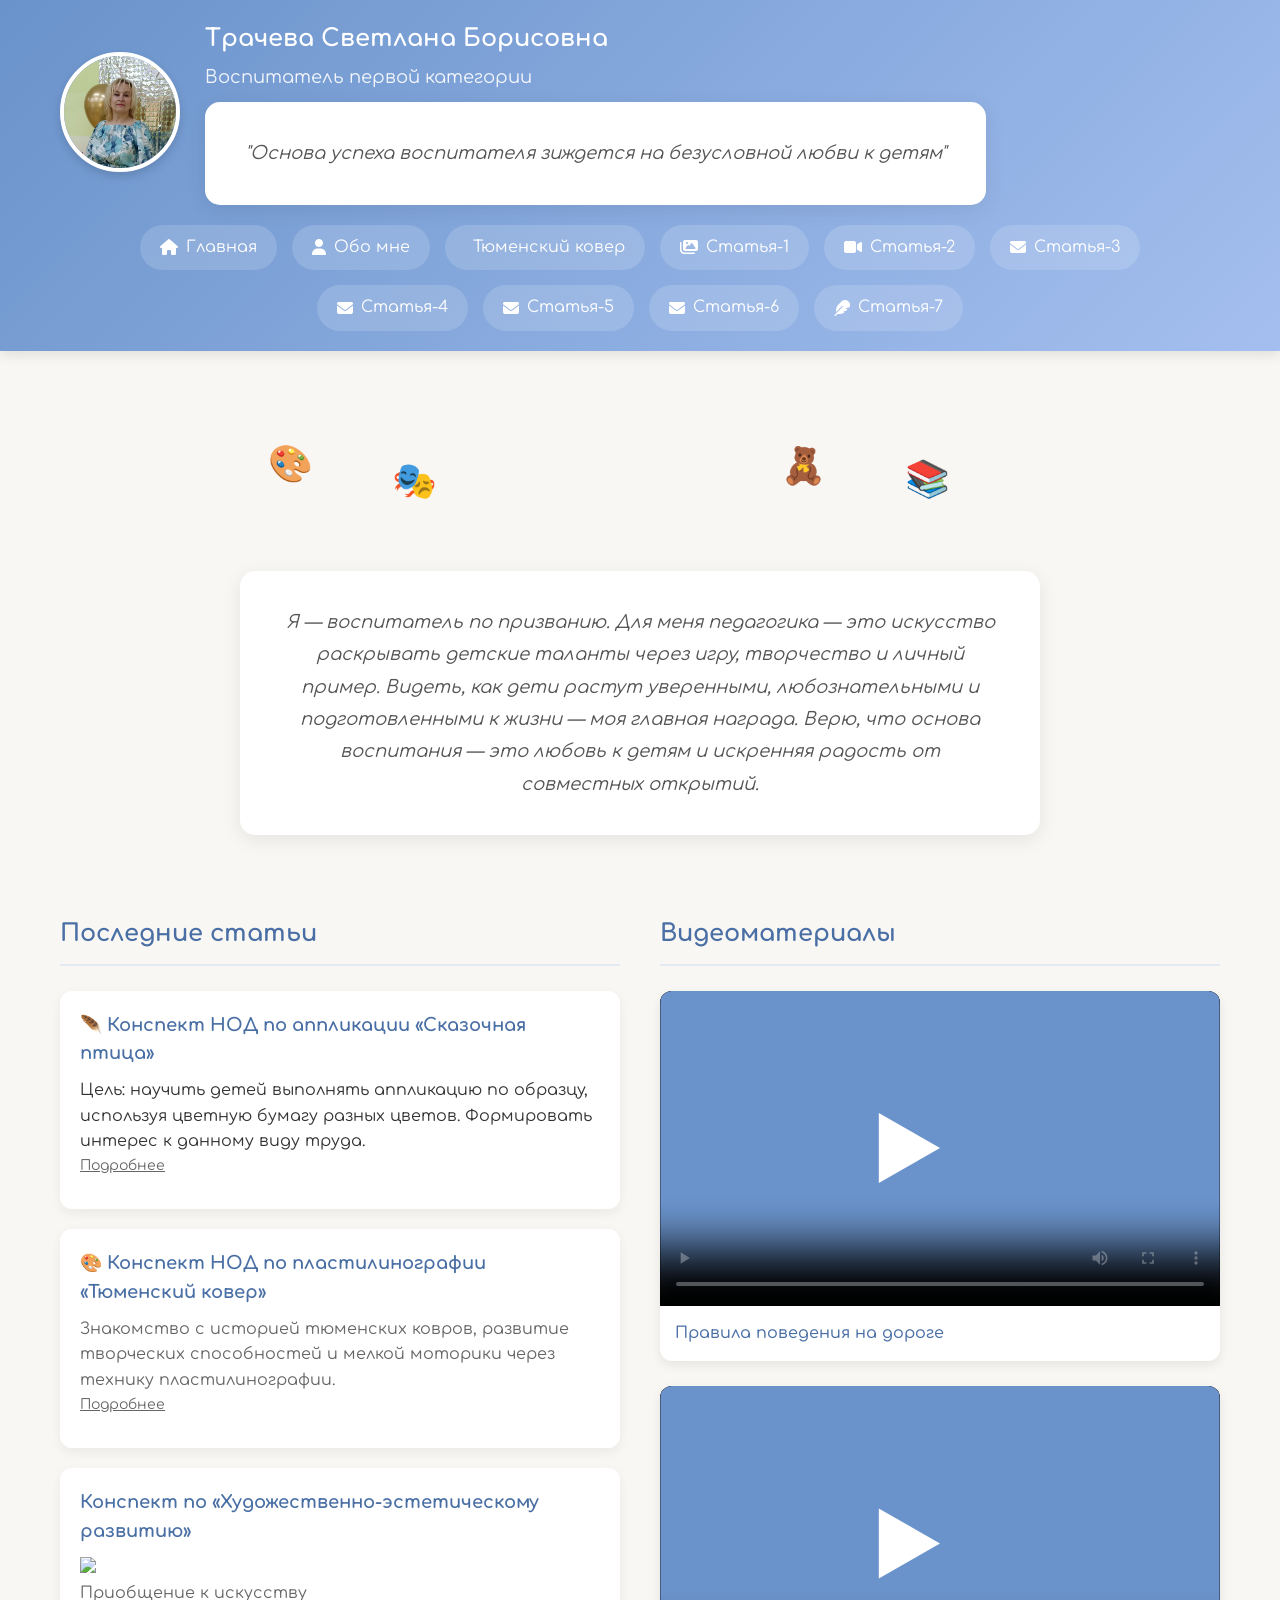
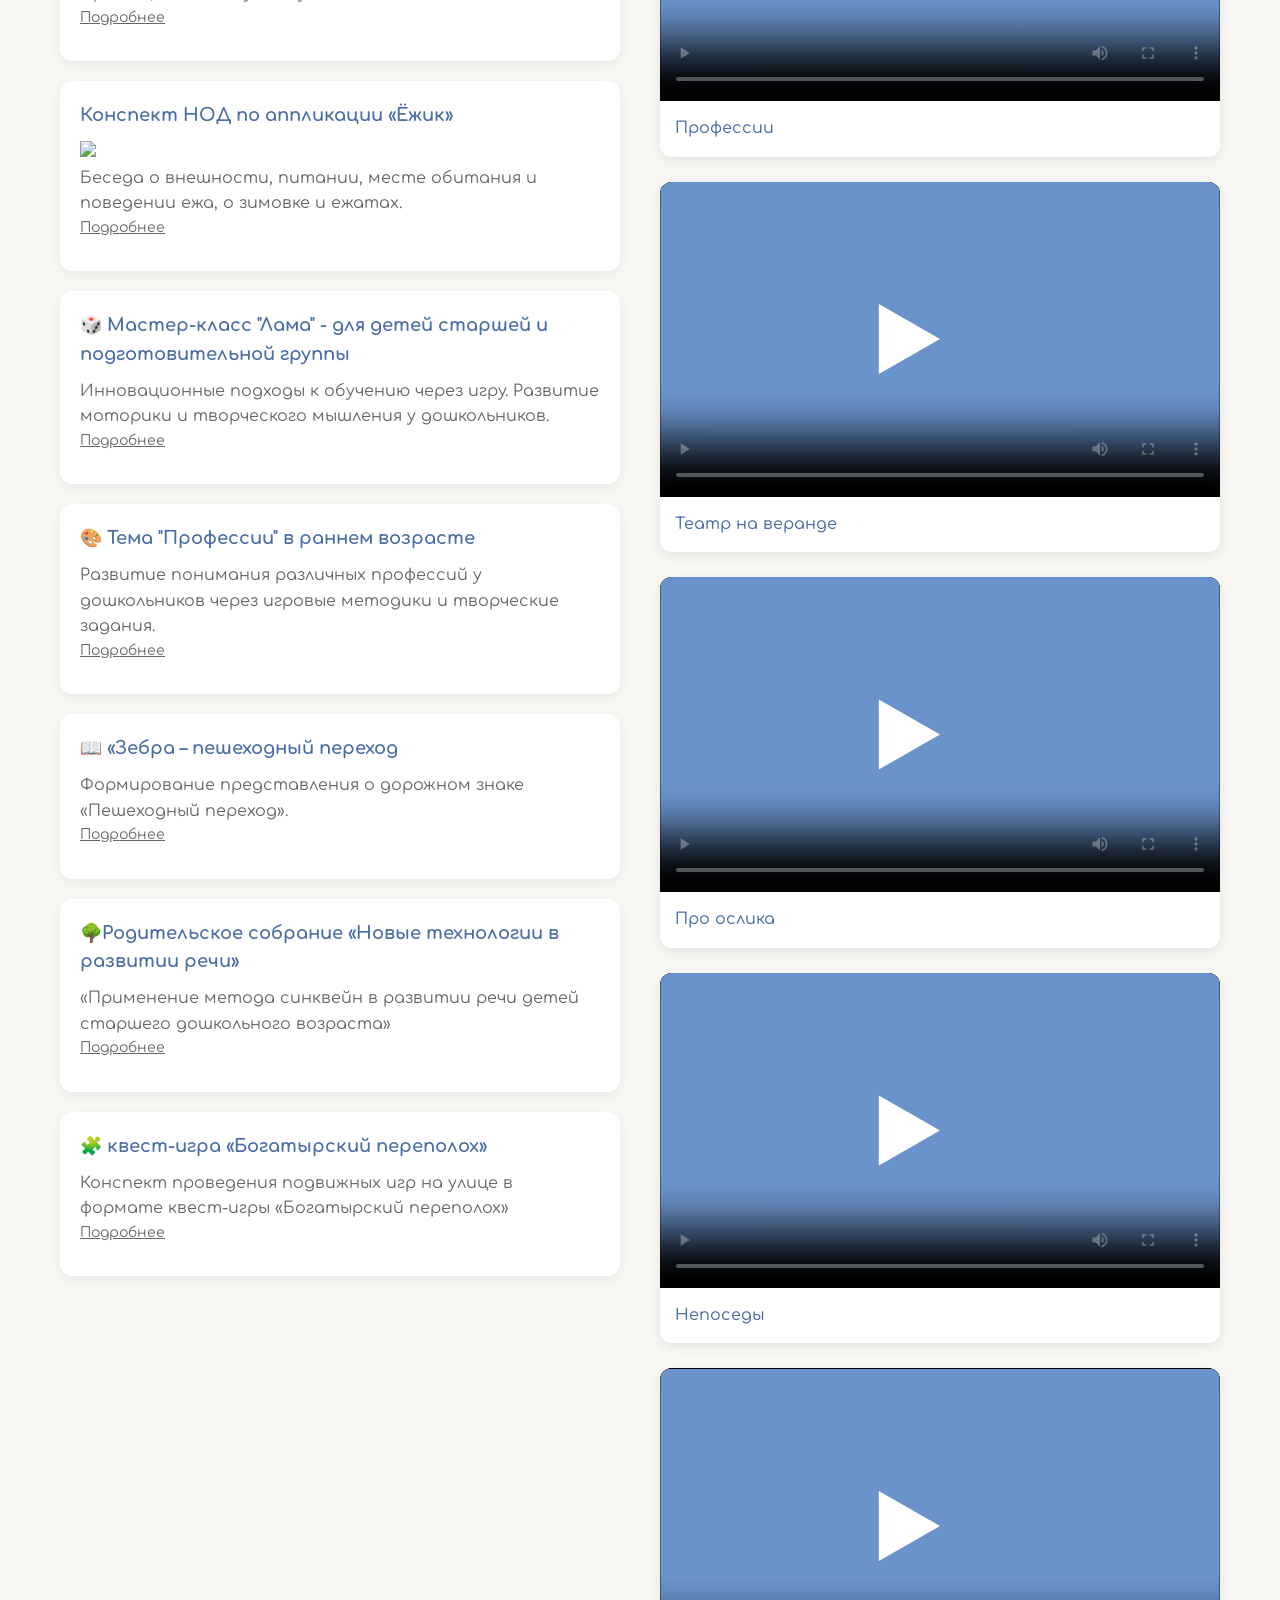
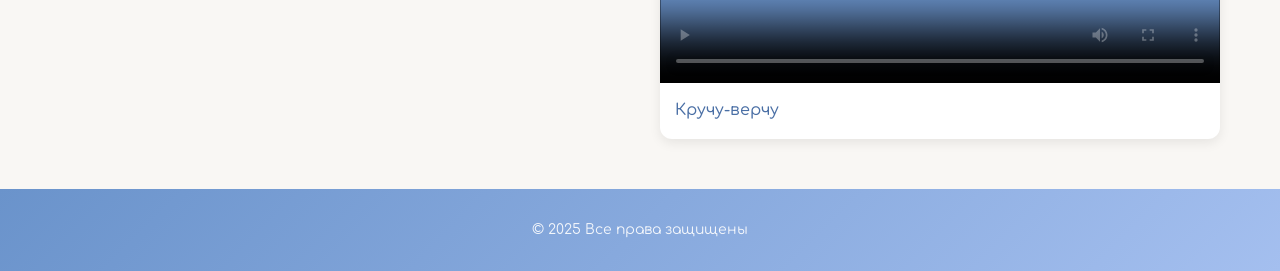
==== index.html @ 8759abd3 "Портфолио Светланы Борисовны: статический сайт" ====
<!DOCTYPE html>
<html lang="ru">
<head>
    <meta charset="UTF-8">
    <meta name="viewport" content="width=device-width, initial-scale=1.0">
    <title>Трачева Светлана Борисовна - воспитатель первой категории</title>
    <style>
        /* Основные стили */
        * {
            margin: 0;
            padding: 0;
            box-sizing: border-box;
        }

        body {
            font-family: 'Comfortaa', cursive;
            line-height: 1.6;
            color: #333;
            background-color: #f9f7f4;
        }

        .header {
            background: linear-gradient(135deg, #6a93cb 0%, #a4bfef 100%);
            padding: 20px 0;
            box-shadow: 0 4px 12px rgba(0, 0, 0, 0.1);
        }

        .header-container {
            max-width: 1200px;
            margin: 0 auto;
            padding: 0 20px;
        }

        .profile-card {
            display: flex;
            align-items: center;
            gap: 25px;
            margin-bottom: 20px;
        }

        .profile-image {
            width: 120px;
            height: 120px;
            border-radius: 50%;
            overflow: hidden;
            border: 4px solid white;
            box-shadow: 0 4px 10px rgba(0, 0, 0, 0.15);
        }

        .profile-image img {
            width: 100%;
            height: 100%;
            object-fit: cover;
        }

        .profile-info h1 {
            font-size: 24px;
            color: white;
            margin-bottom: 5px;
        }

        .profile-info h2 {
            font-size: 18px;
            color: rgba(255, 255, 255, 0.9);
            margin-bottom: 10px;
            font-weight: 400;
        }

        .profile-quote p {
            font-style: italic;
            color: white;
            background: rgba(255, 255, 255, 0.2);
            padding: 10px 15px;
            border-radius: 8px;
            display: inline-block;
        }

        .main-menu {
            display: flex;
            justify-content: center;
            flex-wrap: wrap;
            gap: 15px;
        }

        .main-menu a {
            color: white;
            text-decoration: none;
            padding: 10px 20px;
            border-radius: 30px;
            background: rgba(255, 255, 255, 0.15);
            transition: all 0.3s ease;
            display: flex;
            align-items: center;
            gap: 8px;
        }

        .main-menu a:hover {
            background: rgba(255, 255, 255, 0.3);
            transform: translateY(-2px);
        }

        .hero {
            padding: 40px 20px;
            text-align: center;
            position: relative;
            overflow: hidden;
        }

        .hero-content {
            position: relative;
            height: 150px;
            margin-bottom: 30px;
        }

        .floating-icon {
            position: absolute;
            font-size: 36px;
            animation: float 6s ease-in-out infinite;
        }

        @keyframes float {
            0%, 100% { transform: translateY(0) rotate(0deg); }
            50% { transform: translateY(-15px) rotate(5deg); }
        }

        .profile-quote {
            max-width: 800px;
            margin: 0 auto;
            padding: 25px;
            background: white;
            border-radius: 15px;
            box-shadow: 0 5px 20px rgba(0, 0, 0, 0.08);
        }

        .profile-quote p {
            font-size: 18px;
            line-height: 1.8;
            color: #555;
        }

        .main-content {
            max-width: 1200px;
            margin: 40px auto;
            padding: 0 20px;
        }

        .content-grid {
            display: grid;
            grid-template-columns: 1fr 1fr;
            gap: 40px;
        }

        @media (max-width: 900px) {
            .content-grid {
                grid-template-columns: 1fr;
            }
        }

        .articles-list h2, .videos-section h2 {
            font-size: 24px;
            margin-bottom: 25px;
            color: #4a6fa5;
            padding-bottom: 10px;
            border-bottom: 2px solid #e4eaf2;
        }

        .article-card {
            background: white;
            border-radius: 12px;
            padding: 20px;
            margin-bottom: 20px;
            box-shadow: 0 4px 12px rgba(0, 0, 0, 0.06);
            transition: transform 0.3s ease, box-shadow 0.3s ease;
        }

        .article-card:hover {
            transform: translateY(-5px);
            box-shadow: 0 8px 20px rgba(0, 0, 0, 0.1);
        }

        .article-card a {
            text-decoration: none;
            color: inherit;
        }

        .article-card h3 {
            font-size: 18px;
            margin-bottom: 10px;
            color: #4a6fa5;
        }

        .article-date {
            color: #888;
            font-size: 14px;
            margin-bottom: 12px;
        }

        .article-card p:last-child {
            color: #666;
            line-height: 1.6;
        }

        .videos-grid {
            display: grid;
            grid-template-columns: 1fr;
            gap: 25px;
        }

        .video-item {
            background: white;
            border-radius: 12px;
            overflow: hidden;
            box-shadow: 0 4px 12px rgba(0, 0, 0, 0.08);
        }

        .video-wrapper {
            position: relative;
            padding-top: 56.25%; /* 16:9 Aspect Ratio */
            background: #000;
        }

        .video-wrapper video {
            position: absolute;
            top: 0;
            left: 0;
            width: 100%;
            height: 100%;
            background: #000;
            cursor: pointer;
        }

        .video-poster {
            position: absolute;
            top: 0;
            left: 0;
            width: 100%;
            height: 100%;
            background-size: cover;
            background-position: center;
            display: flex;
            align-items: center;
            justify-content: center;
            cursor: pointer;
        }

        .play-button {
            width: 70px;
            height: 70px;
            background: rgba(106, 147, 203, 0.85);
            border-radius: 50%;
            display: flex;
            align-items: center;
            justify-content: center;
            color: white;
            font-size: 24px;
            transition: all 0.3s ease;
        }

        .play-button:hover {
            background: rgba(106, 147, 203, 1);
            transform: scale(1.1);
        }

        .video-title {
            padding: 15px;
            font-weight: 500;
            color: #4a6fa5;
        }

        .footer {
            text-align: center;
            padding: 30px 0;
            margin-top: 50px;
            background: linear-gradient(135deg, #6a93cb 0%, #a4bfef 100%);
            color: white;
        }

        .footer-copyright p {
            font-size: 14px;
            opacity: 0.9;
        }
    </style>
    <link href="https://fonts.googleapis.com/css2?family=Comfortaa:wght@400;700&display=swap" rel="stylesheet">
    <link rel="stylesheet" href="https://cdnjs.cloudflare.com/ajax/libs/font-awesome/6.4.0/css/all.min.css">
</head>
<body>
<header class="header">
    <div class="header-container">
        <div class="profile-card">
            <div class="profile-image">
                <img src="./images/avatar.jpeg" alt="Трачева Светлана Борисовна">
            </div>
            <div class="profile-info">
                <h1>Трачева Светлана Борисовна</h1>
                <h2>Воспитатель первой категории</h2>
                <div class="profile-quote">
                    <p>"Основа успеха воспитателя зиждется на безусловной любви к детям"</p>
                </div>
            </div>
        </div>

        <nav class="main-menu">
            <a href="#"><i class="fas fa-home"></i>Главная</a>
            <a href="./about.html"><i class="fas fa-user"></i>Обо мне</a>
            <a href="./article-kover/article-kover.html"><i class="fas fa-carpet"></i>Тюменский ковер</a>
            <a href="./article1/article1.html"><i class="fas fa-images"></i>Статья-1</a>
            <a href="./article2/article2.html"><i class="fas fa-video"></i>Статья-2</a>
            <a href="./article3/article3.html"><i class="fas fa-envelope"></i>Статья-3</a>
            <a href="article4/article4.html"><i class="fas fa-envelope"></i>Статья-4</a>
            <a href="article5/article5.html"><i class="fas fa-envelope"></i>Статья-5</a>

            <a href="./egik.html"><i class="fas fa-envelope"></i>Статья-6</a>
            <a href="./skazochnaya-ptitsa.html"><i
                    class="fas fa-feather"></i>Статья-7</a>
        </nav>
    </div>
</header>

<section class="hero">
    <div class="hero-content">
        <div class="floating-icon" style="left: 20%; top: 30%">🎨</div>
        <div class="floating-icon" style="right: 25%; top: 40%">📚</div>
        <div class="floating-icon" style="left: 30%; bottom: 20%">🎭</div>
        <div class="floating-icon" style="right: 35%; bottom: 30%">🧸</div>
    </div>
    <div class="profile-quote">
        <p>Я — воспитатель по призванию. Для меня педагогика — это искусство раскрывать детские таланты через игру, творчество и личный пример. Видеть, как дети растут уверенными, любознательными и подготовленными к жизни — моя главная награда. Верю, что основа воспитания — это любовь к детям и искренняя радость от совместных открытий.</p>
    </div>
</section>

<main class="main-content">
    <div class="content-grid">
        <!-- Левая колонка - Статьи -->
        <div class="articles-list">

            <h2>Последние статьи</h2>

            <div class="article-card">
                <a href="./skazochnaya-ptitsa.html">
                    <h3>🪶 Конспект НОД по аппликации «Сказочная птица»</h3>
                    <p>Цель: научить детей выполнять аппликацию по образцу, используя цветную бумагу разных цветов. Формировать интерес к данному виду труда.</p>
                    <p class="article-date" style="text-decoration: underline;">Подробнее</p>
                </a>
            </div>

            <div class="article-card">
                <a href="./article-kover/article-kover.html">
                    <h3>🎨 Конспект НОД по пластилинографии «Тюменский ковер»</h3>
                    <p>Знакомство с историей тюменских ковров, развитие творческих способностей и мелкой моторики через технику пластилинографии.</p>
                    <a href="./article-kover/article-kover.html"><p class="article-date" style="text-decoration: underline;">Подробнее</p></a>
                </a>
            </div>


            <div class="article-card">
                <a href="./art.html">
                    <h3>Конспект по «Художественно-эстетическому развитию»</h3>
                    <img src="./ermitag.png" width="100px">
                    <p>Приобщение к искусству</p>
                    <a href="./art.html"><p class="article-date" style="text-decoration: underline;">Подробнее</p></a>
                </a>
            </div>


            <div class="article-card">
                <a href="./egik.html">
                  <h3>Конспект НОД по аппликации «Ёжик»</h3>
                  <img src="./ej1.png" width="100px">
                    <p>Беседа о внешности, питании, месте обитания и поведении ежа, о зимовке и ежатах.</p>
                    <a href="images/egik.html"><p class="article-date" style="text-decoration: underline;">Подробнее</p></a>
                </a>
            </div>

            <div class="article-card">
                <a href="./article1/article1.html">
                  <h3 >🎲 Мастер-класс "Лама" - для детей старшей и подготовительной группы</h3>
                    <p>Инновационные подходы к обучению через игру. Развитие моторики и творческого мышления у дошкольников.</p>
                    <a href="./article1/article1.html"><p class="article-date" style="text-decoration: underline;">Подробнее</p></a>
                </a>
            </div>

            <div class="article-card">
                <a href="./article2/article2.html">
                    <h3>🎨 Тема "Профессии" в раннем возрасте</h3>
                    <p>Развитие понимания различных профессий у дошкольников через игровые методики и творческие задания.</p>
                    <a href="./article2/article2.html"><p class="article-date" style="text-decoration: underline;">Подробнее</p></a>
                </a>
            </div>

            <div class="article-card">
                <a href="./article3/article3.html">
                    <h3>📖 «Зебра – пешеходный переход</h3>
                    <p>Формирование представления о дорожном знаке «Пешеходный переход».</p>
                    <a href="./article3/article3.html"><p class="article-date" style="text-decoration: underline;">Подробнее</p></a>
                </a>
            </div>

            <div class="article-card">
                <a href="./article4/article4.html">
                    <h3>🌳Родительское собрание «Новые технологии в развитии речи»</h3>
                    <p>«Применение метода синквейн в развитии речи детей
                        старшего дошкольного возраста»
                    </p>
                    <a href="./article4/article4.html"><p class="article-date" style="text-decoration: underline;">Подробнее</p></a>
                </a>
            </div>

            <div class="article-card">
                <a href="./article5/article5.html">
                    <h3>🧩 квест-игра «Богатырский переполох»</h3>
                    <p>Конспект проведения подвижных игр на улице в формате квест-игры «Богатырский переполох»</p>
                    <a href="./article5/article5.html"><p class="article-date" style="text-decoration: underline;">Подробнее</p></a>
                </a>
            </div>
        </div>

        <!-- Правая колонка - Видео -->
        <div class="videos-section">
            <h2>Видеоматериалы</h2>
            <div class="videos-grid">
                <div class="video-item">
                    <div class="video-wrapper">
                        <video controls preload="metadata" poster="data:image/svg+xml,%3Csvg xmlns='http://www.w3.org/2000/svg' viewBox='0 0 640 360'%3E%3Crect width='640' height='360' fill='%236a93cb'/%3E%3Cpath d='M320 180L250 140v80l70-40z' fill='%23fff'/%3E%3C/svg%3E">
                            <source src="./pravila.mp4" type="video/mp4"></video>
                    </div>
                    <div class="video-title">Правила поведения на дороге</div>
                </div>

                <div class="video-item">
                    <div class="video-wrapper">
                        <video controls preload="metadata" poster="data:image/svg+xml,%3Csvg xmlns='http://www.w3.org/2000/svg' viewBox='0 0 640 360'%3E%3Crect width='640' height='360' fill='%236a93cb'/%3E%3Cpath d='M320 180L250 140v80l70-40z' fill='%23fff'/%3E%3C/svg%3E">
                            <source src="./prof.mp4" type="video/mp4">
                        </video>
                    </div>
                    <div class="video-title">Профессии</div>
                </div>

                <div class="video-item">
                    <div class="video-wrapper">
                        <video controls preload="metadata" poster="data:image/svg+xml,%3Csvg xmlns='http://www.w3.org/2000/svg' viewBox='0 0 640 360'%3E%3Crect width='640' height='360' fill='%236a93cb'/%3E%3Cpath d='M320 180L250 140v80l70-40z' fill='%23fff'/%3E%3C/svg%3E">
                            <source src="video/teatr.mp4" type="video/mp4"></video>
                    </div>
                    <div class="video-title">Театр на веранде</div>
                </div>

                <div class="video-item">
                    <div class="video-wrapper">
                        <video controls preload="metadata" poster="data:image/svg+xml,%3Csvg xmlns='http://www.w3.org/2000/svg' viewBox='0 0 640 360'%3E%3Crect width='640' height='360' fill='%236a93cb'/%3E%3Cpath d='M320 180L250 140v80l70-40z' fill='%23fff'/%3E%3C/svg%3E">
                            <source src="./oslik.mp4" type="video/mp4">
                        </video>
                    </div>
                    <div class="video-title">Про ослика</div>
                </div>

                <div class="video-item">
                    <div class="video-wrapper">
                        <video controls preload="metadata" poster="data:image/svg+xml,%3Csvg xmlns='http://www.w3.org/2000/svg' viewBox='0 0 640 360'%3E%3Crect width='640' height='360' fill='%236a93cb'/%3E%3Cpath d='M320 180L250 140v80l70-40z' fill='%23fff'/%3E%3C/svg%3E">
                            <source src="video/neposed.mp4" type="video/mp4">
                        </video>
                    </div>
                    <div class="video-title">Непоседы</div>
                </div>

                <div class="video-item">
                    <div class="video-wrapper">
                        <video controls preload="metadata" poster="data:image/svg+xml,%3Csvg xmlns='http://www.w3.org/2000/svg' viewBox='0 0 640 360'%3E%3Crect width='640' height='360' fill='%236a93cb'/%3E%3Cpath d='M320 180L250 140v80l70-40z' fill='%23fff'/%3E%3C/svg%3E">
                            <source src="video/kruchu.mp4" type="video/mp4">
                        </video>
                    </div>
                    <div class="video-title">Кручу-верчу</div>
                </div>
            </div>
        </div>
    </div>
</main>

<footer class="footer">
    <div class="footer-copyright">
        <p>© 2025 Все права защищены</p>
    </div>
</footer>

<script>
    // Анимация при скролле
    document.addEventListener('DOMContentLoaded', () => {
        const observer = new IntersectionObserver((entries) => {
            entries.forEach(entry => {
                if(entry.isIntersecting) {
                    entry.target.style.opacity = 1;
                    entry.target.style.transform = 'translateY(0)';
                }
            });
        });

        document.querySelectorAll('.article-card, .video-item').forEach(el => {
            el.style.opacity = 0;
            el.style.transform = 'translateY(30px)';
            el.style.transition = 'all 0.6s ease-out';
            observer.observe(el);
        });

        // Параллакс-эффект для героя
        window.addEventListener('mousemove', (e) => {
            const x = (window.innerWidth/2 - e.pageX)/30;
            const y = (window.innerHeight/2 - e.pageY)/30;
            document.querySelector('.hero-content').style.transform =
                `translate(${x}px, ${y}px)`;
        });
    });
</script>
</body>
</html>
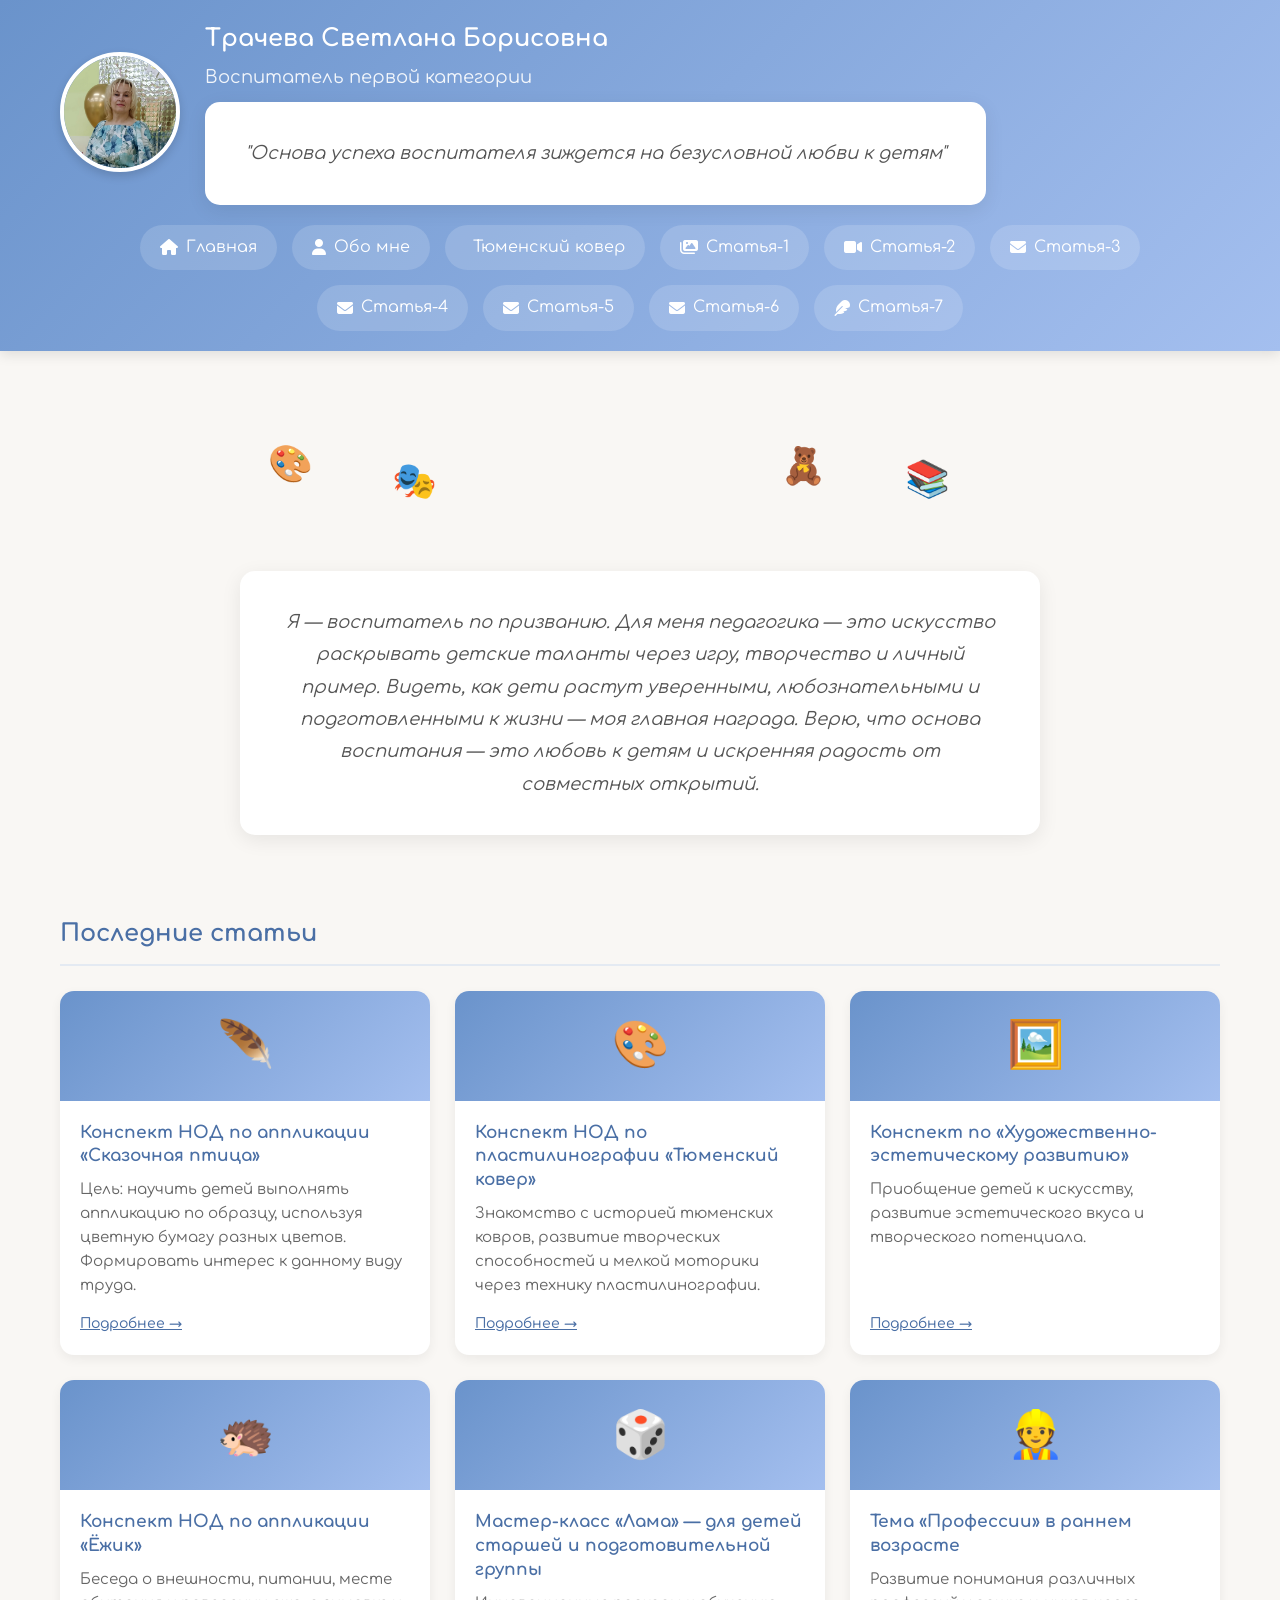
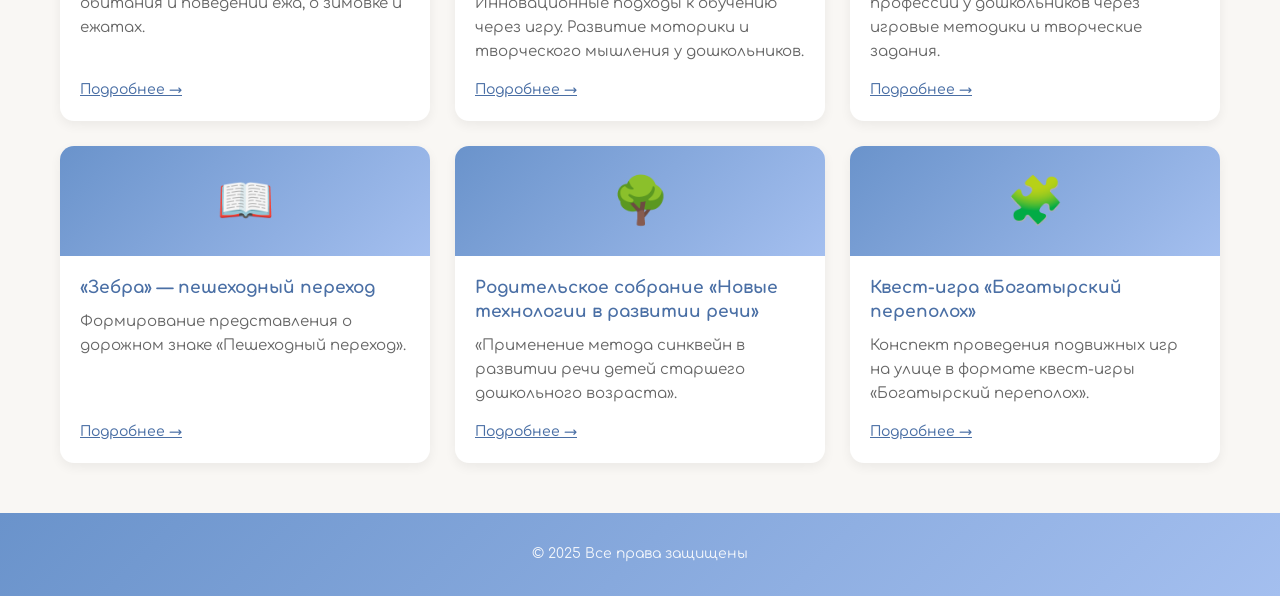
==== commit 893be0a2: "Главная: видеосекция убрана, статьи в виде плиток" ====
--- a/index.html
+++ b/index.html
@@ -144,19 +144,7 @@
             padding: 0 20px;
         }
 
-        .content-grid {
-            display: grid;
-            grid-template-columns: 1fr 1fr;
-            gap: 40px;
-        }
-
-        @media (max-width: 900px) {
-            .content-grid {
-                grid-template-columns: 1fr;
-            }
-        }
-
-        .articles-list h2, .videos-section h2 {
+        .articles-list h2 {
             font-size: 24px;
             margin-bottom: 25px;
             color: #4a6fa5;
@@ -164,107 +152,71 @@
             border-bottom: 2px solid #e4eaf2;
         }
 
+        .articles-grid {
+            display: grid;
+            grid-template-columns: repeat(auto-fill, minmax(290px, 1fr));
+            gap: 25px;
+        }
+
         .article-card {
             background: white;
-            border-radius: 12px;
-            padding: 20px;
-            margin-bottom: 20px;
+            border-radius: 14px;
+            overflow: hidden;
             box-shadow: 0 4px 12px rgba(0, 0, 0, 0.06);
             transition: transform 0.3s ease, box-shadow 0.3s ease;
+            display: flex;
+            flex-direction: column;
         }
 
         .article-card:hover {
-            transform: translateY(-5px);
-            box-shadow: 0 8px 20px rgba(0, 0, 0, 0.1);
-        }
-
-        .article-card a {
+            transform: translateY(-6px);
+            box-shadow: 0 10px 24px rgba(0, 0, 0, 0.12);
+        }
+
+        .article-card > a {
             text-decoration: none;
             color: inherit;
-        }
-
-        .article-card h3 {
-            font-size: 18px;
+            display: flex;
+            flex-direction: column;
+            height: 100%;
+        }
+
+        .tile-icon {
+            height: 110px;
+            display: flex;
+            align-items: center;
+            justify-content: center;
+            font-size: 46px;
+            background: linear-gradient(135deg, #6a93cb 0%, #a4bfef 100%);
+        }
+
+        .tile-body {
+            padding: 20px;
+            display: flex;
+            flex-direction: column;
+            flex: 1;
+        }
+
+        .tile-body h3 {
+            font-size: 17px;
             margin-bottom: 10px;
             color: #4a6fa5;
-        }
-
-        .article-date {
-            color: #888;
-            font-size: 14px;
-            margin-bottom: 12px;
-        }
-
-        .article-card p:last-child {
+            line-height: 1.4;
+        }
+
+        .tile-body p {
             color: #666;
             line-height: 1.6;
-        }
-
-        .videos-grid {
-            display: grid;
-            grid-template-columns: 1fr;
-            gap: 25px;
-        }
-
-        .video-item {
-            background: white;
-            border-radius: 12px;
-            overflow: hidden;
-            box-shadow: 0 4px 12px rgba(0, 0, 0, 0.08);
-        }
-
-        .video-wrapper {
-            position: relative;
-            padding-top: 56.25%; /* 16:9 Aspect Ratio */
-            background: #000;
-        }
-
-        .video-wrapper video {
-            position: absolute;
-            top: 0;
-            left: 0;
-            width: 100%;
-            height: 100%;
-            background: #000;
-            cursor: pointer;
-        }
-
-        .video-poster {
-            position: absolute;
-            top: 0;
-            left: 0;
-            width: 100%;
-            height: 100%;
-            background-size: cover;
-            background-position: center;
-            display: flex;
-            align-items: center;
-            justify-content: center;
-            cursor: pointer;
-        }
-
-        .play-button {
-            width: 70px;
-            height: 70px;
-            background: rgba(106, 147, 203, 0.85);
-            border-radius: 50%;
-            display: flex;
-            align-items: center;
-            justify-content: center;
-            color: white;
-            font-size: 24px;
-            transition: all 0.3s ease;
-        }
-
-        .play-button:hover {
-            background: rgba(106, 147, 203, 1);
-            transform: scale(1.1);
-        }
-
-        .video-title {
-            padding: 15px;
+            font-size: 15px;
+            margin-bottom: 15px;
+        }
+
+        .article-date {
+            margin-top: auto;
+            color: #4a6fa5;
+            font-size: 14px;
             font-weight: 500;
-            color: #4a6fa5;
+            text-decoration: underline;
         }
 
         .footer {
@@ -309,7 +261,7 @@
             <a href="article4/article4.html"><i class="fas fa-envelope"></i>Статья-4</a>
             <a href="article5/article5.html"><i class="fas fa-envelope"></i>Статья-5</a>
 
-            <a href="./egik.html"><i class="fas fa-envelope"></i>Статья-6</a>
+            <a href="./images/egik.html"><i class="fas fa-envelope"></i>Статья-6</a>
             <a href="./skazochnaya-ptitsa.html"><i
                     class="fas fa-feather"></i>Статья-7</a>
         </nav>
@@ -329,147 +281,110 @@
 </section>
 
 <main class="main-content">
-    <div class="content-grid">
-        <!-- Левая колонка - Статьи -->
-        <div class="articles-list">
-
-            <h2>Последние статьи</h2>
+    <div class="articles-list">
+        <h2>Последние статьи</h2>
+
+        <div class="articles-grid">
 
             <div class="article-card">
                 <a href="./skazochnaya-ptitsa.html">
-                    <h3>🪶 Конспект НОД по аппликации «Сказочная птица»</h3>
-                    <p>Цель: научить детей выполнять аппликацию по образцу, используя цветную бумагу разных цветов. Формировать интерес к данному виду труда.</p>
-                    <p class="article-date" style="text-decoration: underline;">Подробнее</p>
+                    <div class="tile-icon">🪶</div>
+                    <div class="tile-body">
+                        <h3>Конспект НОД по аппликации «Сказочная птица»</h3>
+                        <p>Цель: научить детей выполнять аппликацию по образцу, используя цветную бумагу разных цветов. Формировать интерес к данному виду труда.</p>
+                        <span class="article-date">Подробнее →</span>
+                    </div>
                 </a>
             </div>
 
             <div class="article-card">
                 <a href="./article-kover/article-kover.html">
-                    <h3>🎨 Конспект НОД по пластилинографии «Тюменский ковер»</h3>
-                    <p>Знакомство с историей тюменских ковров, развитие творческих способностей и мелкой моторики через технику пластилинографии.</p>
-                    <a href="./article-kover/article-kover.html"><p class="article-date" style="text-decoration: underline;">Подробнее</p></a>
-                </a>
-            </div>
-
+                    <div class="tile-icon">🎨</div>
+                    <div class="tile-body">
+                        <h3>Конспект НОД по пластилинографии «Тюменский ковер»</h3>
+                        <p>Знакомство с историей тюменских ковров, развитие творческих способностей и мелкой моторики через технику пластилинографии.</p>
+                        <span class="article-date">Подробнее →</span>
+                    </div>
+                </a>
+            </div>
 
             <div class="article-card">
                 <a href="./art.html">
-                    <h3>Конспект по «Художественно-эстетическому развитию»</h3>
-                    <img src="./ermitag.png" width="100px">
-                    <p>Приобщение к искусству</p>
-                    <a href="./art.html"><p class="article-date" style="text-decoration: underline;">Подробнее</p></a>
-                </a>
-            </div>
-
-
-            <div class="article-card">
-                <a href="./egik.html">
-                  <h3>Конспект НОД по аппликации «Ёжик»</h3>
-                  <img src="./ej1.png" width="100px">
-                    <p>Беседа о внешности, питании, месте обитания и поведении ежа, о зимовке и ежатах.</p>
-                    <a href="images/egik.html"><p class="article-date" style="text-decoration: underline;">Подробнее</p></a>
+                    <div class="tile-icon">🖼️</div>
+                    <div class="tile-body">
+                        <h3>Конспект по «Художественно-эстетическому развитию»</h3>
+                        <p>Приобщение детей к искусству, развитие эстетического вкуса и творческого потенциала.</p>
+                        <span class="article-date">Подробнее →</span>
+                    </div>
+                </a>
+            </div>
+
+            <div class="article-card">
+                <a href="./images/egik.html">
+                    <div class="tile-icon">🦔</div>
+                    <div class="tile-body">
+                        <h3>Конспект НОД по аппликации «Ёжик»</h3>
+                        <p>Беседа о внешности, питании, месте обитания и поведении ежа, о зимовке и ежатах.</p>
+                        <span class="article-date">Подробнее →</span>
+                    </div>
                 </a>
             </div>
 
             <div class="article-card">
                 <a href="./article1/article1.html">
-                  <h3 >🎲 Мастер-класс "Лама" - для детей старшей и подготовительной группы</h3>
-                    <p>Инновационные подходы к обучению через игру. Развитие моторики и творческого мышления у дошкольников.</p>
-                    <a href="./article1/article1.html"><p class="article-date" style="text-decoration: underline;">Подробнее</p></a>
+                    <div class="tile-icon">🎲</div>
+                    <div class="tile-body">
+                        <h3>Мастер-класс «Лама» — для детей старшей и подготовительной группы</h3>
+                        <p>Инновационные подходы к обучению через игру. Развитие моторики и творческого мышления у дошкольников.</p>
+                        <span class="article-date">Подробнее →</span>
+                    </div>
                 </a>
             </div>
 
             <div class="article-card">
                 <a href="./article2/article2.html">
-                    <h3>🎨 Тема "Профессии" в раннем возрасте</h3>
-                    <p>Развитие понимания различных профессий у дошкольников через игровые методики и творческие задания.</p>
-                    <a href="./article2/article2.html"><p class="article-date" style="text-decoration: underline;">Подробнее</p></a>
+                    <div class="tile-icon">👷</div>
+                    <div class="tile-body">
+                        <h3>Тема «Профессии» в раннем возрасте</h3>
+                        <p>Развитие понимания различных профессий у дошкольников через игровые методики и творческие задания.</p>
+                        <span class="article-date">Подробнее →</span>
+                    </div>
                 </a>
             </div>
 
             <div class="article-card">
                 <a href="./article3/article3.html">
-                    <h3>📖 «Зебра – пешеходный переход</h3>
-                    <p>Формирование представления о дорожном знаке «Пешеходный переход».</p>
-                    <a href="./article3/article3.html"><p class="article-date" style="text-decoration: underline;">Подробнее</p></a>
+                    <div class="tile-icon">📖</div>
+                    <div class="tile-body">
+                        <h3>«Зебра» — пешеходный переход</h3>
+                        <p>Формирование представления о дорожном знаке «Пешеходный переход».</p>
+                        <span class="article-date">Подробнее →</span>
+                    </div>
                 </a>
             </div>
 
             <div class="article-card">
                 <a href="./article4/article4.html">
-                    <h3>🌳Родительское собрание «Новые технологии в развитии речи»</h3>
-                    <p>«Применение метода синквейн в развитии речи детей
-                        старшего дошкольного возраста»
-                    </p>
-                    <a href="./article4/article4.html"><p class="article-date" style="text-decoration: underline;">Подробнее</p></a>
+                    <div class="tile-icon">🌳</div>
+                    <div class="tile-body">
+                        <h3>Родительское собрание «Новые технологии в развитии речи»</h3>
+                        <p>«Применение метода синквейн в развитии речи детей старшего дошкольного возраста».</p>
+                        <span class="article-date">Подробнее →</span>
+                    </div>
                 </a>
             </div>
 
             <div class="article-card">
                 <a href="./article5/article5.html">
-                    <h3>🧩 квест-игра «Богатырский переполох»</h3>
-                    <p>Конспект проведения подвижных игр на улице в формате квест-игры «Богатырский переполох»</p>
-                    <a href="./article5/article5.html"><p class="article-date" style="text-decoration: underline;">Подробнее</p></a>
-                </a>
-            </div>
-        </div>
-
-        <!-- Правая колонка - Видео -->
-        <div class="videos-section">
-            <h2>Видеоматериалы</h2>
-            <div class="videos-grid">
-                <div class="video-item">
-                    <div class="video-wrapper">
-                        <video controls preload="metadata" poster="data:image/svg+xml,%3Csvg xmlns='http://www.w3.org/2000/svg' viewBox='0 0 640 360'%3E%3Crect width='640' height='360' fill='%236a93cb'/%3E%3Cpath d='M320 180L250 140v80l70-40z' fill='%23fff'/%3E%3C/svg%3E">
-                            <source src="./pravila.mp4" type="video/mp4"></video>
-                    </div>
-                    <div class="video-title">Правила поведения на дороге</div>
-                </div>
-
-                <div class="video-item">
-                    <div class="video-wrapper">
-                        <video controls preload="metadata" poster="data:image/svg+xml,%3Csvg xmlns='http://www.w3.org/2000/svg' viewBox='0 0 640 360'%3E%3Crect width='640' height='360' fill='%236a93cb'/%3E%3Cpath d='M320 180L250 140v80l70-40z' fill='%23fff'/%3E%3C/svg%3E">
-                            <source src="./prof.mp4" type="video/mp4">
-                        </video>
-                    </div>
-                    <div class="video-title">Профессии</div>
-                </div>
-
-                <div class="video-item">
-                    <div class="video-wrapper">
-                        <video controls preload="metadata" poster="data:image/svg+xml,%3Csvg xmlns='http://www.w3.org/2000/svg' viewBox='0 0 640 360'%3E%3Crect width='640' height='360' fill='%236a93cb'/%3E%3Cpath d='M320 180L250 140v80l70-40z' fill='%23fff'/%3E%3C/svg%3E">
-                            <source src="video/teatr.mp4" type="video/mp4"></video>
-                    </div>
-                    <div class="video-title">Театр на веранде</div>
-                </div>
-
-                <div class="video-item">
-                    <div class="video-wrapper">
-                        <video controls preload="metadata" poster="data:image/svg+xml,%3Csvg xmlns='http://www.w3.org/2000/svg' viewBox='0 0 640 360'%3E%3Crect width='640' height='360' fill='%236a93cb'/%3E%3Cpath d='M320 180L250 140v80l70-40z' fill='%23fff'/%3E%3C/svg%3E">
-                            <source src="./oslik.mp4" type="video/mp4">
-                        </video>
-                    </div>
-                    <div class="video-title">Про ослика</div>
-                </div>
-
-                <div class="video-item">
-                    <div class="video-wrapper">
-                        <video controls preload="metadata" poster="data:image/svg+xml,%3Csvg xmlns='http://www.w3.org/2000/svg' viewBox='0 0 640 360'%3E%3Crect width='640' height='360' fill='%236a93cb'/%3E%3Cpath d='M320 180L250 140v80l70-40z' fill='%23fff'/%3E%3C/svg%3E">
-                            <source src="video/neposed.mp4" type="video/mp4">
-                        </video>
-                    </div>
-                    <div class="video-title">Непоседы</div>
-                </div>
-
-                <div class="video-item">
-                    <div class="video-wrapper">
-                        <video controls preload="metadata" poster="data:image/svg+xml,%3Csvg xmlns='http://www.w3.org/2000/svg' viewBox='0 0 640 360'%3E%3Crect width='640' height='360' fill='%236a93cb'/%3E%3Cpath d='M320 180L250 140v80l70-40z' fill='%23fff'/%3E%3C/svg%3E">
-                            <source src="video/kruchu.mp4" type="video/mp4">
-                        </video>
-                    </div>
-                    <div class="video-title">Кручу-верчу</div>
-                </div>
-            </div>
+                    <div class="tile-icon">🧩</div>
+                    <div class="tile-body">
+                        <h3>Квест-игра «Богатырский переполох»</h3>
+                        <p>Конспект проведения подвижных игр на улице в формате квест-игры «Богатырский переполох».</p>
+                        <span class="article-date">Подробнее →</span>
+                    </div>
+                </a>
+            </div>
+
         </div>
     </div>
 </main>
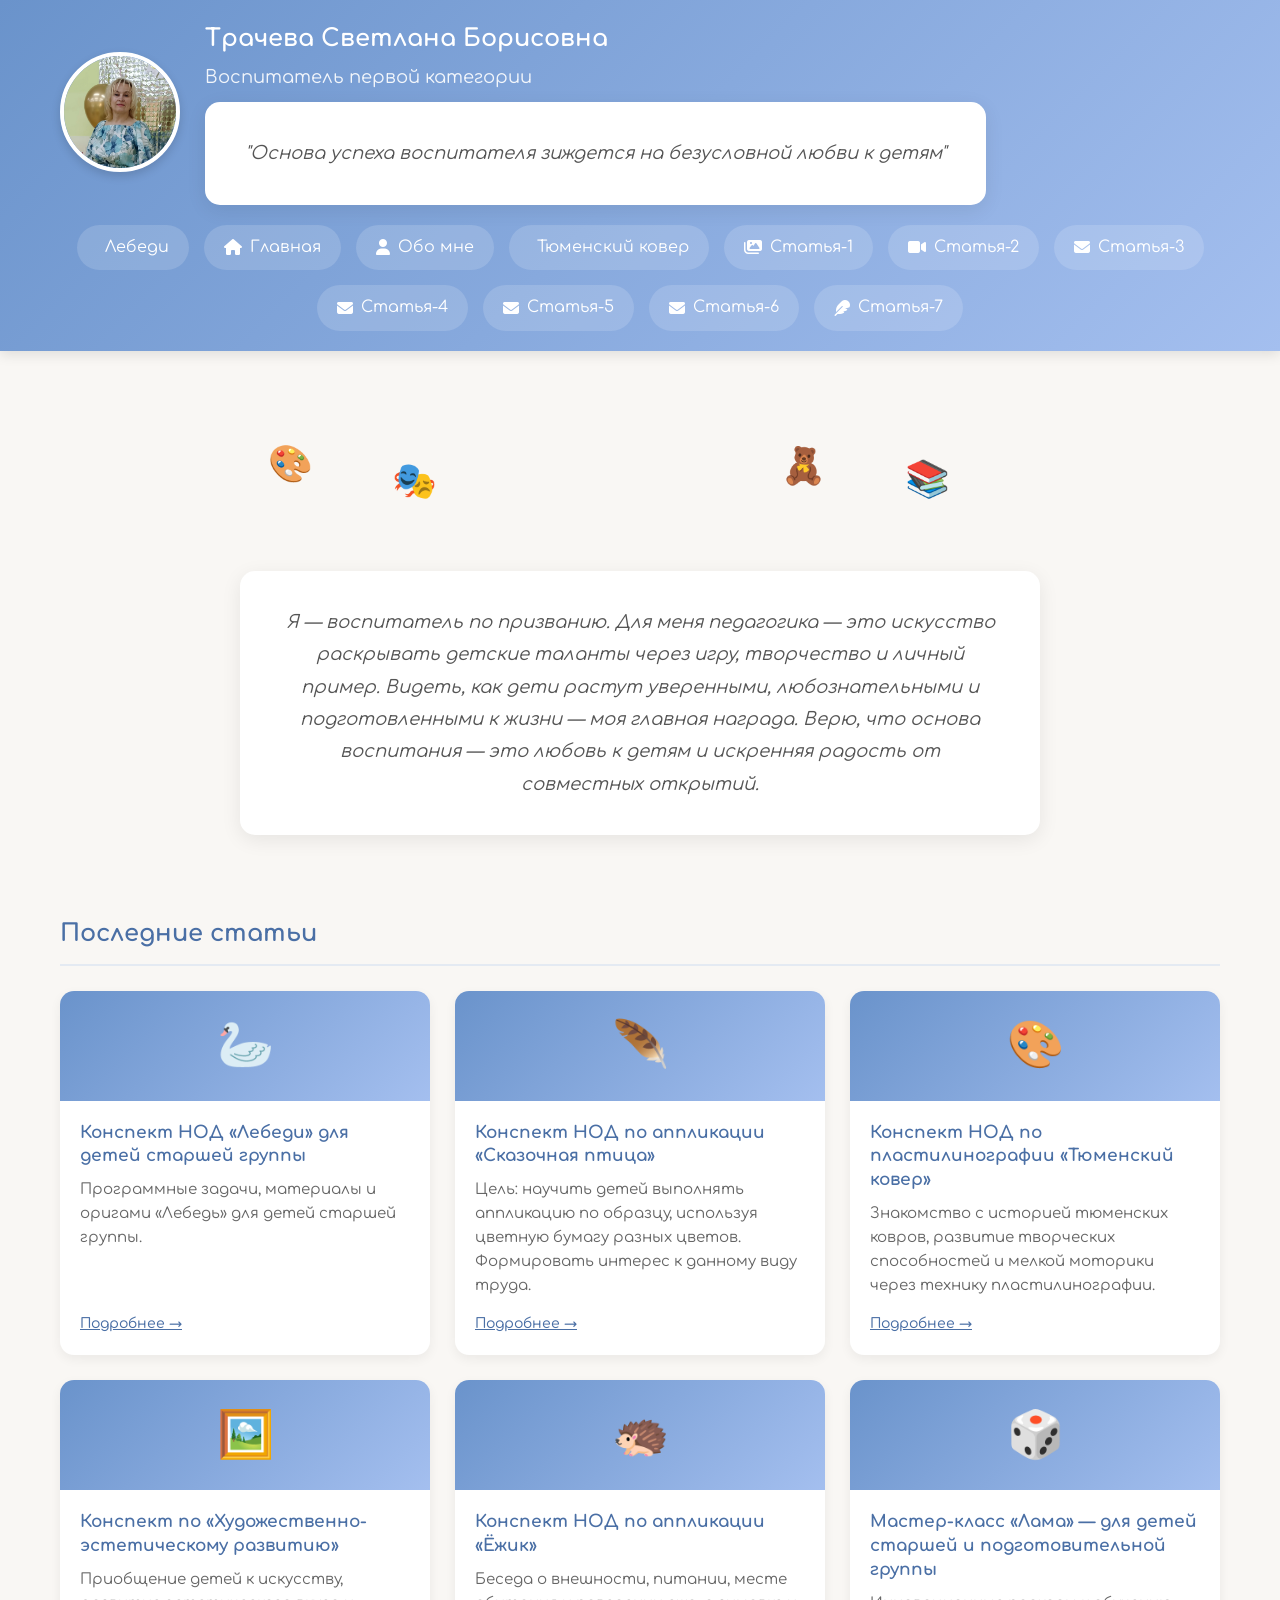
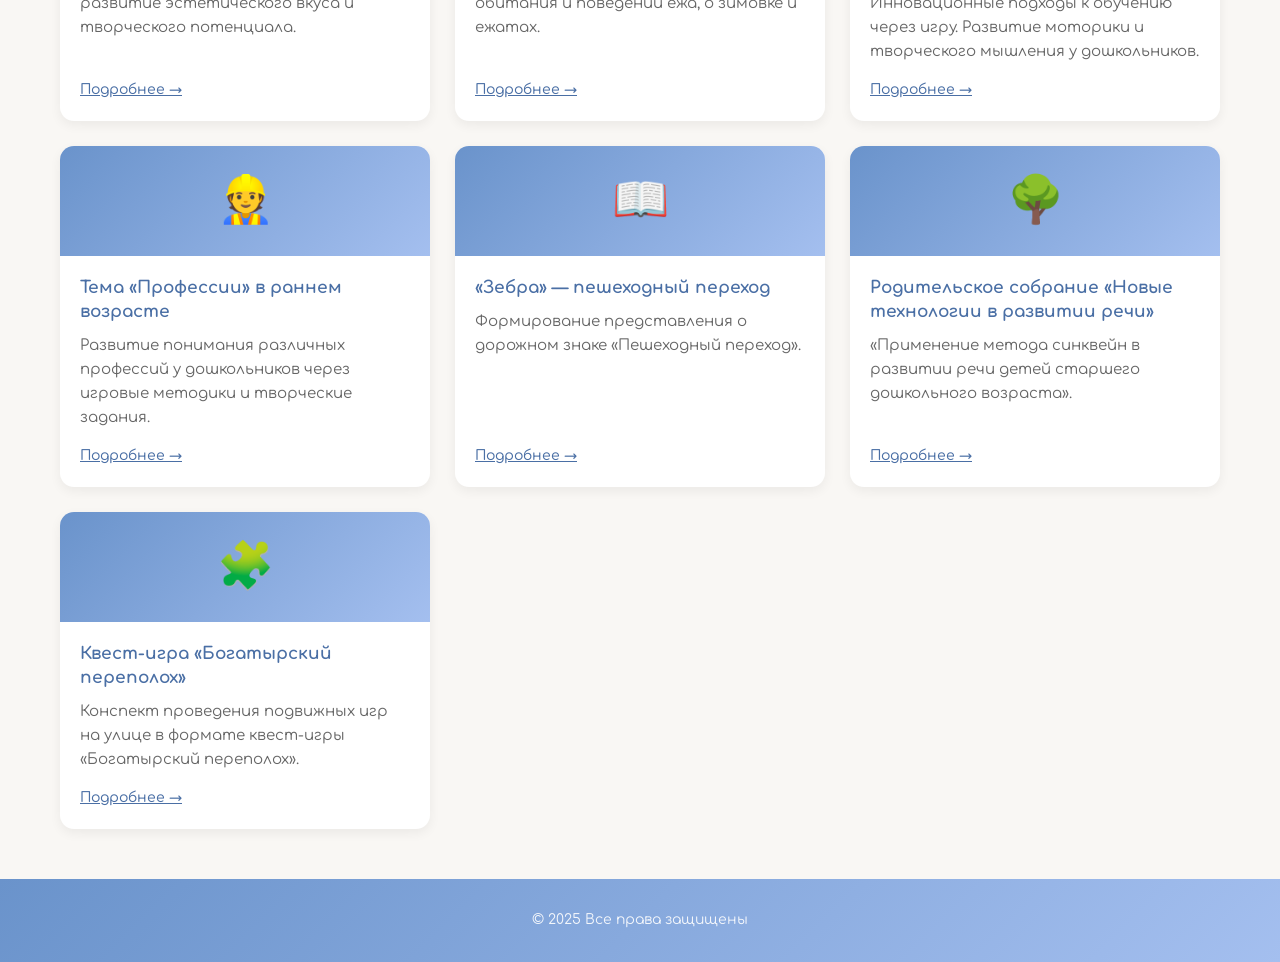
==== commit bbf95644: "Статья «Лебеди»: конспект НОД добавлен на главную (карточка) и в меню" ====
--- a/index.html
+++ b/index.html
@@ -252,6 +252,7 @@
         </div>
 
         <nav class="main-menu">
+            <a href="./lebedi.html"><i class="fas fa-bird"></i>Лебеди</a>
             <a href="#"><i class="fas fa-home"></i>Главная</a>
             <a href="./about.html"><i class="fas fa-user"></i>Обо мне</a>
             <a href="./article-kover/article-kover.html"><i class="fas fa-carpet"></i>Тюменский ковер</a>
@@ -287,6 +288,17 @@
         <div class="articles-grid">
 
             <div class="article-card">
+                <a href="./lebedi.html">
+                    <div class="tile-icon">🦢</div>
+                    <div class="tile-body">
+                        <h3>Конспект НОД «Лебеди» для детей старшей группы</h3>
+                        <p>Программные задачи, материалы и оригами «Лебедь» для детей старшей группы.</p>
+                        <span class="article-date">Подробнее →</span>
+                    </div>
+                </a>
+            </div>
+
+            <div class="article-card">
                 <a href="./skazochnaya-ptitsa.html">
                     <div class="tile-icon">🪶</div>
                     <div class="tile-body">
